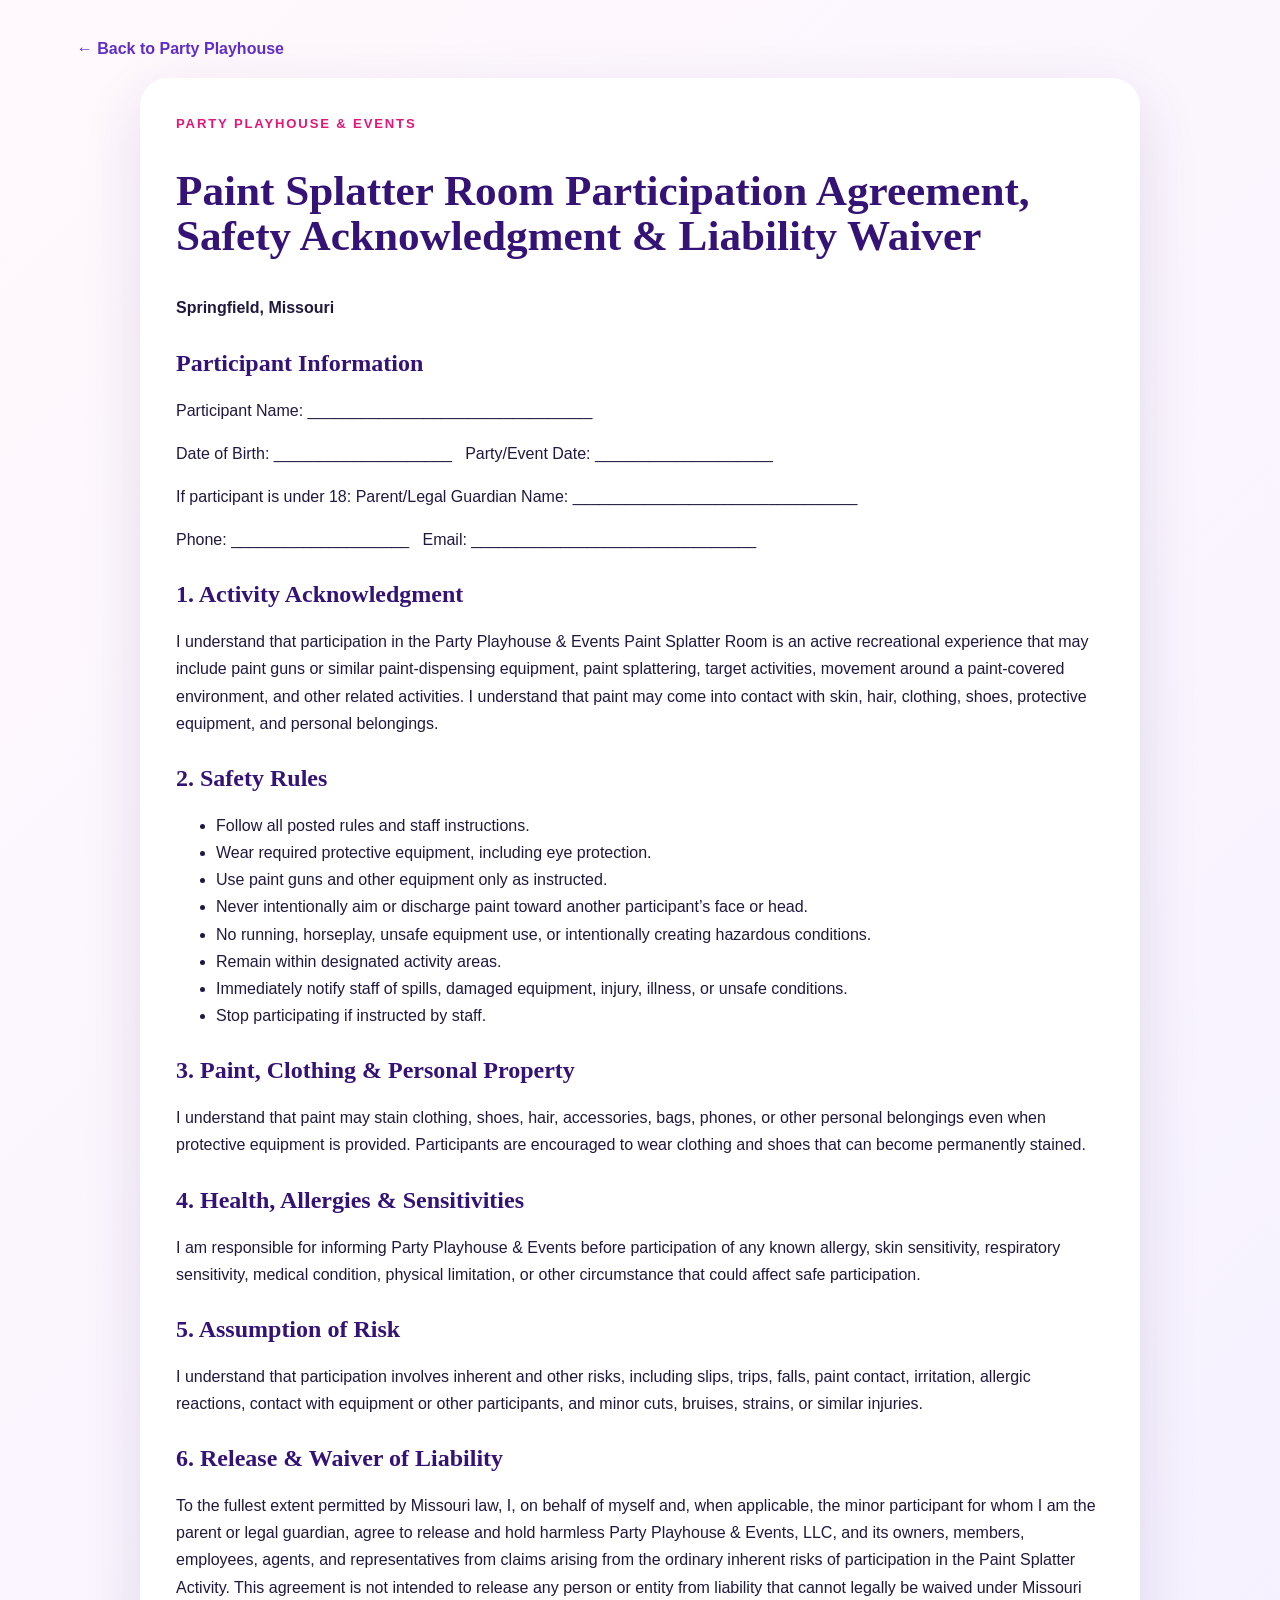
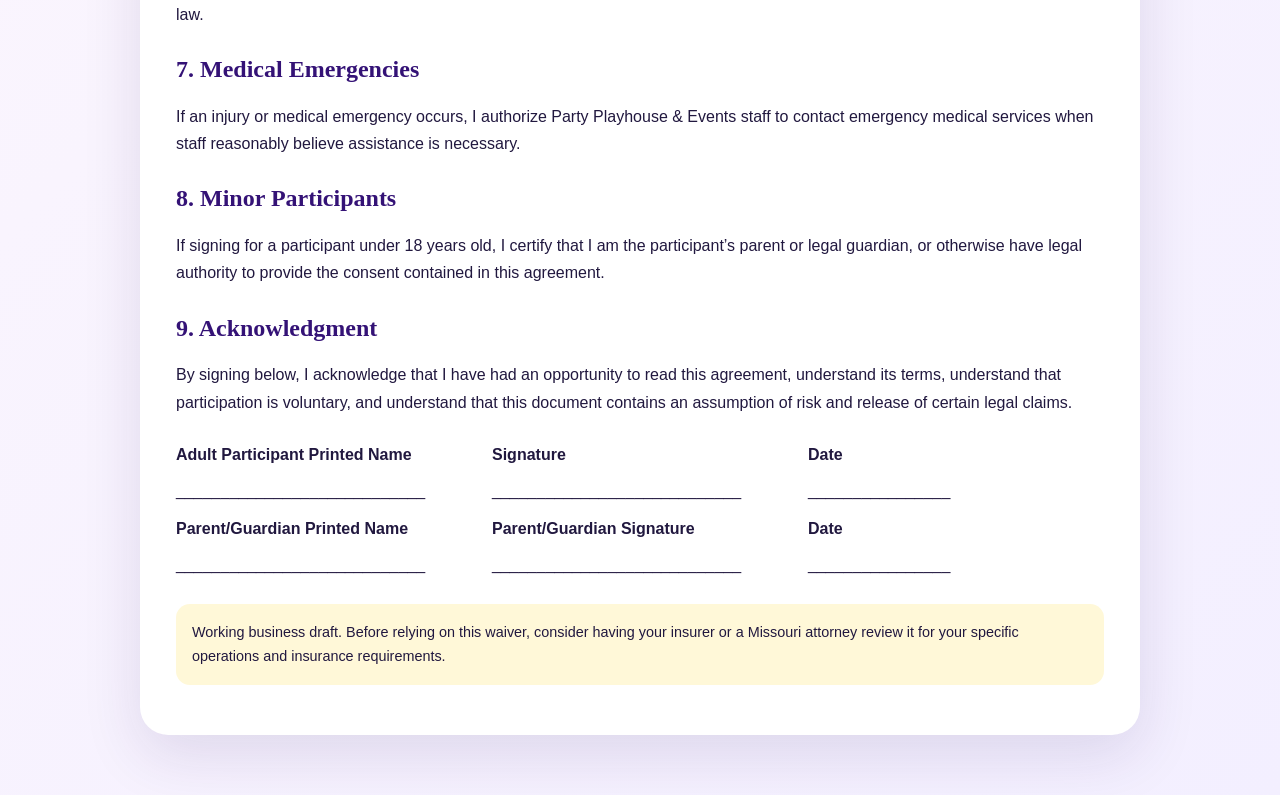
==== waiver.html @ e393742d "Add files via upload" ====
<!DOCTYPE html>
<html lang="en"><head><meta charset="UTF-8"><meta name="viewport" content="width=device-width,initial-scale=1.0">
<title>Paint Splatter Waiver | Party Playhouse & Events</title><link rel="stylesheet" href="styles.css"></head>
<body><main class="waiver-page"><a class="back-link" href="index.html">← Back to Party Playhouse</a>
<section class="waiver-card"><span class="eyebrow">Party Playhouse & Events</span>
<h1>Paint Splatter Room Participation Agreement, Safety Acknowledgment & Liability Waiver</h1>
<p><strong>Springfield, Missouri</strong></p>
<h2>Participant Information</h2><p>Participant Name: ________________________________</p>
<p>Date of Birth: ____________________ &nbsp; Party/Event Date: ____________________</p>
<p>If participant is under 18: Parent/Legal Guardian Name: ________________________________</p>
<p>Phone: ____________________ &nbsp; Email: ________________________________</p>
<h2>1. Activity Acknowledgment</h2><p>I understand that participation in the Party Playhouse & Events Paint Splatter Room is an active recreational experience that may include paint guns or similar paint-dispensing equipment, paint splattering, target activities, movement around a paint-covered environment, and other related activities. I understand that paint may come into contact with skin, hair, clothing, shoes, protective equipment, and personal belongings.</p>
<h2>2. Safety Rules</h2><ul><li>Follow all posted rules and staff instructions.</li><li>Wear required protective equipment, including eye protection.</li><li>Use paint guns and other equipment only as instructed.</li><li>Never intentionally aim or discharge paint toward another participant’s face or head.</li><li>No running, horseplay, unsafe equipment use, or intentionally creating hazardous conditions.</li><li>Remain within designated activity areas.</li><li>Immediately notify staff of spills, damaged equipment, injury, illness, or unsafe conditions.</li><li>Stop participating if instructed by staff.</li></ul>
<h2>3. Paint, Clothing & Personal Property</h2><p>I understand that paint may stain clothing, shoes, hair, accessories, bags, phones, or other personal belongings even when protective equipment is provided. Participants are encouraged to wear clothing and shoes that can become permanently stained.</p>
<h2>4. Health, Allergies & Sensitivities</h2><p>I am responsible for informing Party Playhouse & Events before participation of any known allergy, skin sensitivity, respiratory sensitivity, medical condition, physical limitation, or other circumstance that could affect safe participation.</p>
<h2>5. Assumption of Risk</h2><p>I understand that participation involves inherent and other risks, including slips, trips, falls, paint contact, irritation, allergic reactions, contact with equipment or other participants, and minor cuts, bruises, strains, or similar injuries.</p>
<h2>6. Release & Waiver of Liability</h2><p>To the fullest extent permitted by Missouri law, I, on behalf of myself and, when applicable, the minor participant for whom I am the parent or legal guardian, agree to release and hold harmless Party Playhouse & Events, LLC, and its owners, members, employees, agents, and representatives from claims arising from the ordinary inherent risks of participation in the Paint Splatter Activity. This agreement is not intended to release any person or entity from liability that cannot legally be waived under Missouri law.</p>
<h2>7. Medical Emergencies</h2><p>If an injury or medical emergency occurs, I authorize Party Playhouse & Events staff to contact emergency medical services when staff reasonably believe assistance is necessary.</p>
<h2>8. Minor Participants</h2><p>If signing for a participant under 18 years old, I certify that I am the participant’s parent or legal guardian, or otherwise have legal authority to provide the consent contained in this agreement.</p>
<h2>9. Acknowledgment</h2><p>By signing below, I acknowledge that I have had an opportunity to read this agreement, understand its terms, understand that participation is voluntary, and understand that this document contains an assumption of risk and release of certain legal claims.</p>
<div class="signature-grid"><div><strong>Adult Participant Printed Name</strong><br><br>____________________________</div><div><strong>Signature</strong><br><br>____________________________</div><div><strong>Date</strong><br><br>________________</div><div><strong>Parent/Guardian Printed Name</strong><br><br>____________________________</div><div><strong>Parent/Guardian Signature</strong><br><br>____________________________</div><div><strong>Date</strong><br><br>________________</div></div>
<p class="legal-note">Working business draft. Before relying on this waiver, consider having your insurer or a Missouri attorney review it for your specific operations and insurance requirements.</p>
</section></main></body></html>
---- styles.css ----
*{box-sizing:border-box}html{scroll-behavior:smooth}body{margin:0;font-family:'Poppins',sans-serif;color:#21183f;background:#fff9fd}img{max-width:100%;display:block}a{color:inherit}.site-header{position:sticky;top:0;z-index:20;display:flex;justify-content:space-between;align-items:center;padding:12px 5vw;background:rgba(255,255,255,.94);backdrop-filter:blur(12px);border-bottom:1px solid #eee}.brand{display:flex;align-items:center;gap:12px;text-decoration:none;font-weight:800}.brand img{width:54px;height:54px;object-fit:cover;border-radius:50%}.site-header nav{display:flex;gap:20px;align-items:center}.site-header nav a{text-decoration:none;font-weight:600;font-size:.95rem}.nav-cta{background:#f81f88;color:white!important;padding:10px 16px;border-radius:999px}.hero{min-height:78vh;display:grid;grid-template-columns:1.15fr .85fr;gap:40px;align-items:center;padding:70px 7vw;background:radial-gradient(circle at 80% 20%,#efe4ff 0,transparent 35%),radial-gradient(circle at 10% 70%,#dffaf7 0,transparent 30%),linear-gradient(135deg,#fff,#fff3fb)}.hero h1,.section h2{font-family:'Baloo 2',sans-serif;line-height:.95}.hero h1{font-size:clamp(3.2rem,7vw,6.4rem);margin:.2em 0;color:#30156f}.hero p{font-size:1.15rem;max-width:680px;line-height:1.7}.eyebrow{text-transform:uppercase;letter-spacing:.14em;font-weight:800;color:#e31778;font-size:.82rem}.hero-actions{display:flex;gap:14px;flex-wrap:wrap;margin:28px 0}.btn{display:inline-block;text-decoration:none;padding:14px 22px;border-radius:999px;font-weight:800;transition:.2s transform}.btn:hover{transform:translateY(-2px)}.btn-primary{background:#f81f88;color:#fff;box-shadow:0 10px 30px rgba(248,31,136,.25)}.btn-secondary{background:#5e2acb;color:#fff}.hero-pills{display:flex;flex-wrap:wrap;gap:10px}.hero-pills span{background:#fff;border:1px solid #ece1f4;padding:9px 12px;border-radius:999px;font-size:.88rem}.hero-art img{border-radius:36px;box-shadow:0 30px 80px rgba(66,33,120,.18)}.section{padding:85px 7vw}.section-heading{max-width:860px;margin:0 auto 42px;text-align:center}.section h2{font-size:clamp(2.6rem,5vw,4.5rem);margin:.15em 0;color:#341276}.section-heading p{line-height:1.7;color:#5c5672}.cards{display:grid;gap:24px}.cards.three{grid-template-columns:repeat(3,1fr)}.cards.two{grid-template-columns:repeat(2,1fr);max-width:1000px;margin:auto}.party-card,.special-card{background:#fff;border-radius:28px;overflow:hidden;box-shadow:0 18px 50px rgba(50,26,98,.12);border:1px solid #eee}.party-card>img,.placeholder-art{height:260px;width:100%;object-fit:cover}.placeholder-art{display:flex;flex-direction:column;justify-content:center;align-items:center;color:#fff;font-family:'Baloo 2';font-size:3rem;text-align:center}.placeholder-art small{font-family:'Poppins';font-size:1rem;letter-spacing:.08em}.slime-art{background:linear-gradient(135deg,#15cbbb,#7c2bd3,#ff3a9e)}.cake-art{background:linear-gradient(135deg,#ffb2d7,#7f50d7,#20c8c7)}.card-body{padding:24px}.tag{display:inline-block;padding:7px 10px;border-radius:999px;background:#f3e9ff;color:#5b2fc4;font-weight:800;font-size:.8rem}.card-body h3{font-family:'Baloo 2';font-size:2.3rem;margin:.3em 0 0;color:#2c175e}.subtitle{margin-top:0;font-weight:700;color:#716b80}.price-row{display:flex;justify-content:space-between;align-items:end;padding:11px 0;border-bottom:1px dashed #ddd}.price-row strong{font-size:2rem;color:#ec1980}.price-row span{font-size:.9rem}.card-body ul{padding-left:20px;line-height:1.85}.btn-card{background:#24135c;color:white;width:100%;text-align:center;margin-top:8px}.mini-note{font-size:.9rem;background:#fff5fb;padding:10px;border-radius:12px}.image-note{text-align:center;color:#807a91;font-size:.85rem;margin-top:22px}.specials{background:#171020;color:white}.specials h2{color:white}.specials .section-heading p{color:#d9d2e6}.special-card{padding:36px;text-align:center;color:#21183f;position:relative}.special-card.featured{outline:4px solid #f81f88}.ribbon{font-weight:800;color:#ec1980;text-transform:uppercase;letter-spacing:.08em}.special-card h3{font-family:'Baloo 2';font-size:3rem;margin:.25em}.mega{font-family:'Baloo 2';font-size:clamp(2.4rem,5vw,4rem);color:#5f2ec7;line-height:1}.disabled{opacity:.65;pointer-events:none}.terms{max-width:1000px;margin:28px auto 0;color:#d7cfea;font-size:.88rem;text-align:center;line-height:1.6}.addon-grid{display:grid;grid-template-columns:repeat(5,1fr);gap:14px}.addon-grid div{background:#fff;padding:18px;border-radius:18px;border:1px solid #ece8ef;display:flex;flex-direction:column;gap:6px;text-align:center}.bundle{margin:32px auto 16px;max-width:1000px;background:linear-gradient(120deg,#fff1a8,#fff7d6);border:2px solid #f0b51b;border-radius:26px;padding:28px;display:flex;justify-content:space-between;align-items:center;gap:20px}.bundle h3{font-family:'Baloo 2';font-size:2.7rem;margin:.1em 0}.savings{width:120px;height:120px;border-radius:50%;background:#fff;display:grid;place-items:center;text-align:center;font-weight:900;color:#db227b;border:3px dashed #db227b}.friend-promo{max-width:1000px;margin:auto;background:#dff9f6;border-radius:18px;padding:20px;text-align:center;display:flex;flex-direction:column;gap:5px}.friend-promo strong{font-size:1.3rem;color:#df177a}.food{display:grid;grid-template-columns:1fr 1fr;gap:40px;align-items:center;background:#fff}.food img{border-radius:30px;box-shadow:0 18px 45px rgba(20,20,40,.12)}.faq{max-width:980px;margin:auto}.faq details{background:#fff;margin:12px 0;padding:18px 22px;border-radius:16px;border:1px solid #eee}.faq summary{font-weight:800;cursor:pointer}.book{margin:40px 7vw 80px;padding:55px;border-radius:32px;background:linear-gradient(135deg,#5f2eca,#f71f88);color:white;display:flex;justify-content:space-between;align-items:center;gap:30px}.book h2{color:white}.book .eyebrow{color:#fff1a8}.big{background:white;color:#d91370;white-space:nowrap}footer{display:grid;grid-template-columns:auto 1fr auto;gap:18px;align-items:center;padding:30px 7vw;background:#120c29;color:#fff}footer img{width:72px;height:72px;object-fit:cover;border-radius:50%}footer div{display:flex;flex-direction:column}.footer a,footer a{color:#fff}@media(max-width:980px){.site-header nav a:not(.nav-cta){display:none}.hero,.food{grid-template-columns:1fr}.cards.three,.cards.two{grid-template-columns:1fr}.addon-grid{grid-template-columns:repeat(2,1fr)}.hero-art{max-width:540px;margin:auto}.book{flex-direction:column;align-items:flex-start}footer{grid-template-columns:auto 1fr}footer p{grid-column:1/-1}}@media(max-width:600px){.hero,.section{padding:56px 20px}.site-header{padding:10px 14px}.brand span{display:none}.hero h1{font-size:3.7rem}.addon-grid{grid-template-columns:1fr}.bundle{flex-direction:column;align-items:flex-start}.book{margin:20px;padding:32px 22px}.big{white-space:normal}.hero-actions .btn{width:100%;text-align:center}}

.experiences{background:linear-gradient(180deg,#fff9fd,#f4efff)}
.experience-grid{display:grid;grid-template-columns:repeat(3,1fr);gap:20px;max-width:1100px;margin:auto}
.experience-grid article{background:#fff;border-radius:24px;padding:28px;box-shadow:0 15px 40px rgba(50,26,98,.1);border:1px solid #eee}
.experience-grid h3,.after-hours h3{font-family:'Baloo 2';font-size:2rem;color:#341276;margin:.3em 0}
.experience-grid span{font-weight:800;color:#e31778;font-size:.88rem}.emoji{font-size:2.5rem}
.after-hours{max-width:1100px;margin:28px auto 0;padding:34px;border-radius:26px;background:linear-gradient(120deg,#171020,#442078);color:#fff;text-align:center}
.after-hours h3{color:#fff;font-size:2.5rem}.after-hours .eyebrow{color:#fff1a8}
.invitation{display:grid;grid-template-columns:auto 1fr;gap:28px;align-items:center;max-width:1100px;margin:65px auto;background:#e3faf7;border-radius:30px}
.invitation h2{font-size:3rem}.invite-icon{font-size:5rem}
.prebook{text-align:center;background:linear-gradient(135deg,#fff0a8,#ffd9ed);margin:30px 7vw;border-radius:32px}
.prebook h2{font-size:3.6rem}.prebook p{max-width:760px;margin:0 auto 24px;line-height:1.7}
.book-actions{display:flex;gap:12px;flex-wrap:wrap;justify-content:flex-end}
@media(max-width:980px){.experience-grid{grid-template-columns:1fr}.invitation{grid-template-columns:1fr;margin:30px 20px}.invite-icon{font-size:4rem}.prebook{margin:20px}.book-actions{justify-content:flex-start}}

.timeline{margin:18px 0;padding:16px;border-radius:16px;background:#faf7ff;border:1px solid #eee}
.timeline h4{font-family:'Baloo 2';font-size:1.25rem;color:#341276;margin:0 0 10px}
.timeline p{font-size:.9rem;line-height:1.55;margin:10px 0}
.waiver-link{display:block;margin-top:12px;padding:12px 14px;border-radius:14px;background:#fff3f8;color:#c91468;text-decoration:none;font-weight:800;text-align:center;border:1px solid #f7c9dd}
.experiences{background:linear-gradient(180deg,#fff9fd,#f4efff)}
.experience-grid{display:grid;grid-template-columns:repeat(3,1fr);gap:20px;max-width:1100px;margin:auto}
.experience-grid article{background:#fff;border-radius:24px;overflow:hidden;box-shadow:0 15px 40px rgba(50,26,98,.1);border:1px solid #eee}
.experience-grid article>img{width:100%;height:220px;object-fit:cover}
.exp-copy{padding:24px}.experience-grid h3,.after-hours h3{font-family:'Baloo 2';font-size:2rem;color:#341276;margin:.3em 0}
.experience-grid span{font-weight:800;color:#e31778;font-size:1.05rem}.emoji{font-size:2.2rem}
.session-note,.private-callout{max-width:900px;margin:22px auto 0;text-align:center;line-height:1.6}
.private-callout{padding:16px 20px;border-radius:16px;background:#fff;border:1px solid #e9ddff;color:#341276}
.after-hours{max-width:1100px;margin:28px auto 0;padding:28px;border-radius:26px;background:linear-gradient(120deg,#171020,#442078);color:#fff}
.after-hours h3{color:#fff;font-size:2.4rem}.after-hours .eyebrow{color:#fff1a8}
.after-hours-images{display:grid;grid-template-columns:repeat(2,1fr);gap:14px;margin-top:20px}
.after-hours-images img{width:100%;height:260px;object-fit:cover;border-radius:18px}
.invitation{display:grid;grid-template-columns:auto 1fr;gap:28px;align-items:center;max-width:1100px;margin:65px auto;background:#e3faf7;border-radius:30px}
.invitation h2{font-size:3rem}.invite-icon{font-size:5rem}
.prebook{text-align:center;background:linear-gradient(135deg,#fff0a8,#ffd9ed);margin:30px 7vw;border-radius:32px}
.prebook h2{font-size:3.6rem}.prebook p{max-width:760px;margin:0 auto 24px;line-height:1.7}
.book-actions{display:flex;gap:12px;flex-wrap:wrap;justify-content:flex-end}
.waiver-page{min-height:100vh;padding:40px 6vw;background:linear-gradient(135deg,#fff9fd,#f3efff)}
.back-link{text-decoration:none;font-weight:800;color:#5f2ec7}.waiver-card{max-width:1000px;margin:20px auto;background:#fff;padding:36px;border-radius:28px;box-shadow:0 20px 60px rgba(50,26,98,.12)}
.waiver-card h1,.waiver-card h2{font-family:'Baloo 2';color:#341276}.waiver-card h1{font-size:2.7rem;line-height:1.05}.waiver-card h2{margin-top:28px}.waiver-card p,.waiver-card li{line-height:1.7}
.signature-grid{display:grid;grid-template-columns:repeat(3,1fr);gap:20px;margin-top:30px}.legal-note{margin-top:30px;padding:16px;border-radius:14px;background:#fff8d8;font-size:.9rem}
@media(max-width:980px){.experience-grid{grid-template-columns:1fr}.invitation{grid-template-columns:1fr;margin:30px 20px}.invite-icon{font-size:4rem}.prebook{margin:20px}.book-actions{justify-content:flex-start}.after-hours-images{grid-template-columns:1fr}}
@media(max-width:800px){.signature-grid{grid-template-columns:1fr}.waiver-card{padding:24px}.waiver-card h1{font-size:2rem}}
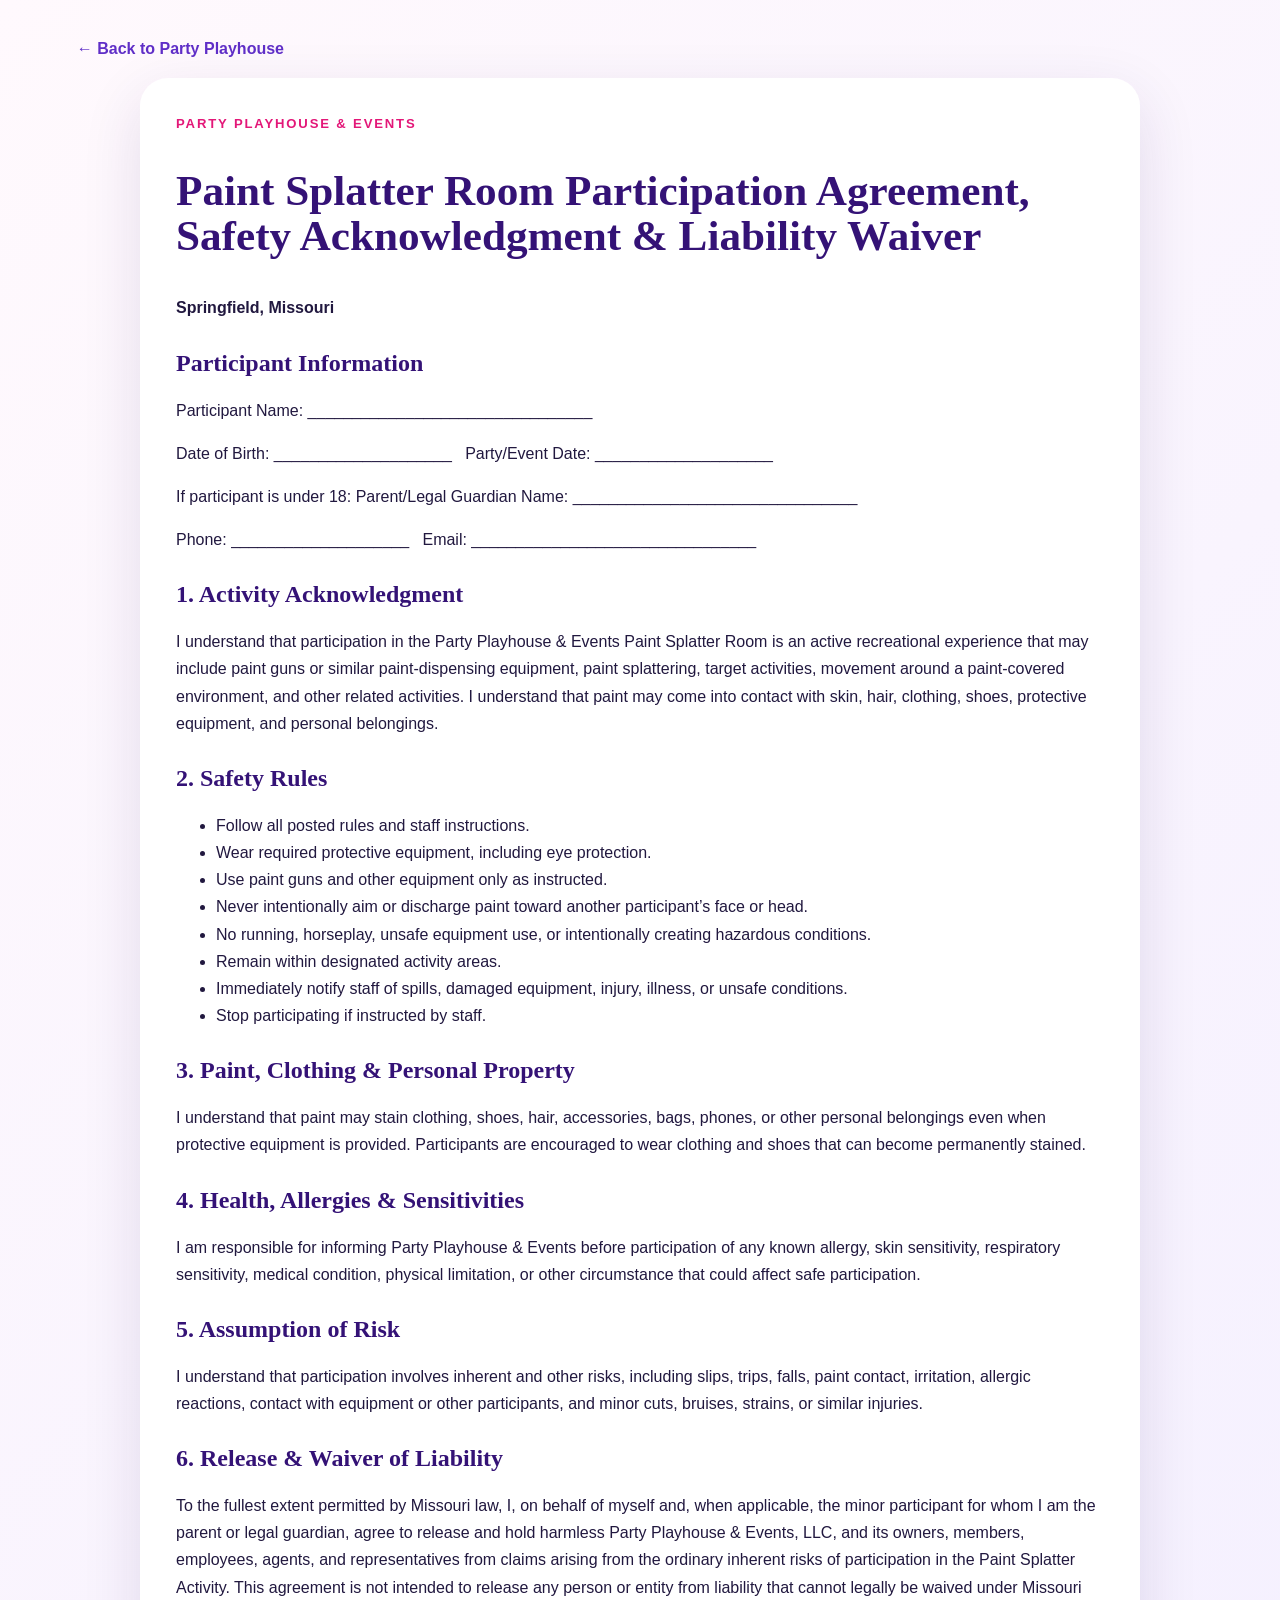
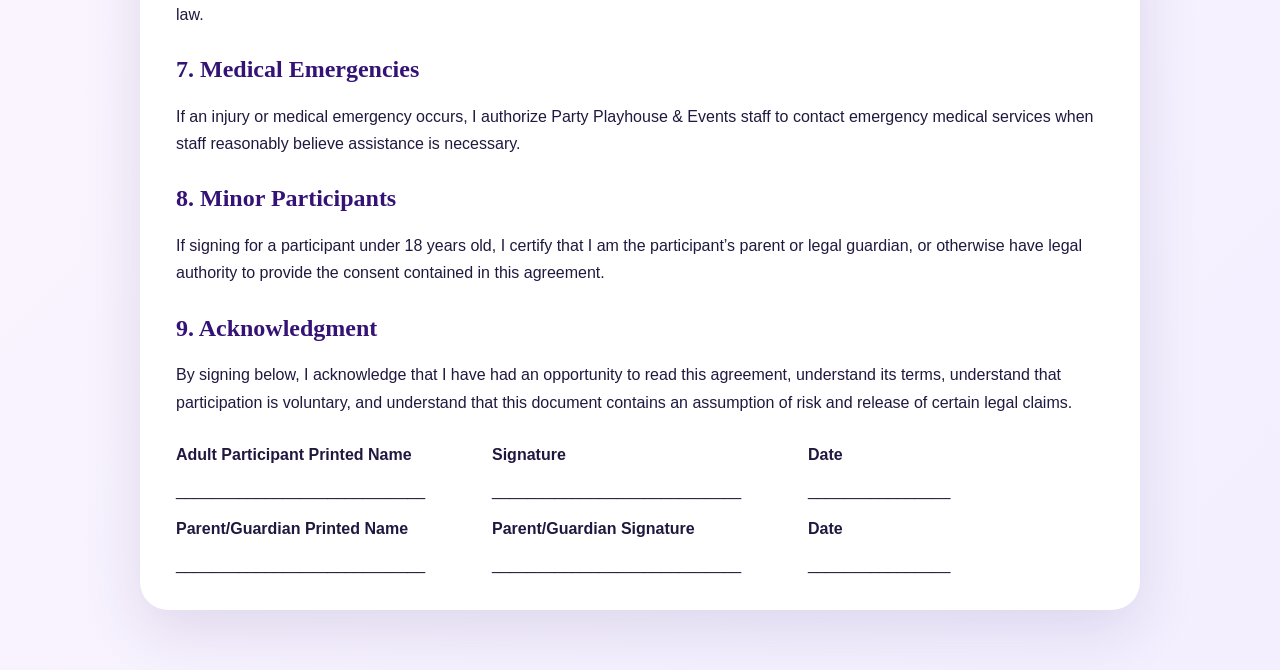
==== commit 98db898e: "Update waiver.html" ====
--- a/waiver.html
+++ b/waiver.html
@@ -19,5 +19,5 @@
 <h2>8. Minor Participants</h2><p>If signing for a participant under 18 years old, I certify that I am the participant’s parent or legal guardian, or otherwise have legal authority to provide the consent contained in this agreement.</p>
 <h2>9. Acknowledgment</h2><p>By signing below, I acknowledge that I have had an opportunity to read this agreement, understand its terms, understand that participation is voluntary, and understand that this document contains an assumption of risk and release of certain legal claims.</p>
 <div class="signature-grid"><div><strong>Adult Participant Printed Name</strong><br><br>____________________________</div><div><strong>Signature</strong><br><br>____________________________</div><div><strong>Date</strong><br><br>________________</div><div><strong>Parent/Guardian Printed Name</strong><br><br>____________________________</div><div><strong>Parent/Guardian Signature</strong><br><br>____________________________</div><div><strong>Date</strong><br><br>________________</div></div>
-<p class="legal-note">Working business draft. Before relying on this waiver, consider having your insurer or a Missouri attorney review it for your specific operations and insurance requirements.</p>
-</section></main></body></html>+
+</section></main></body></html>
